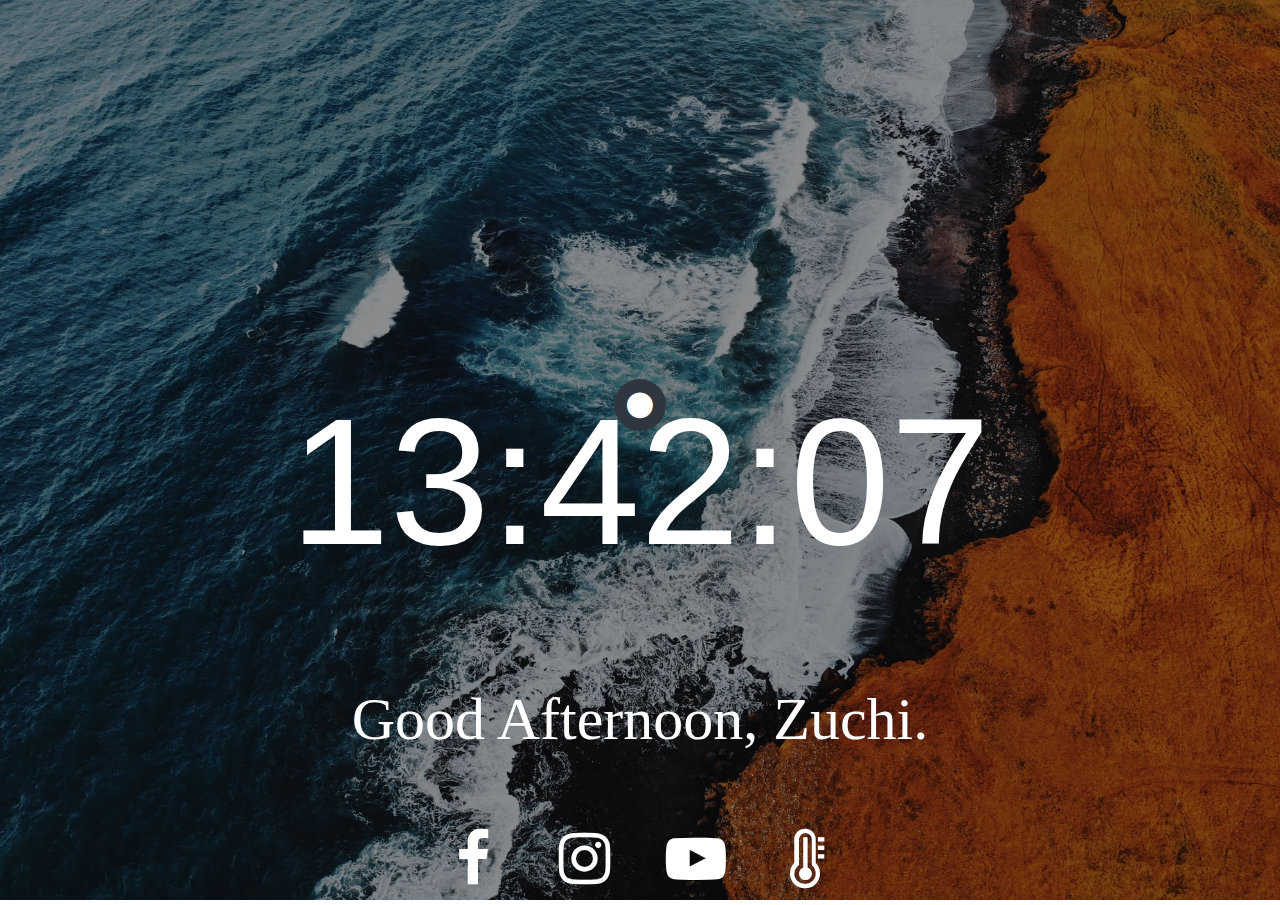
==== Homepage/homepage.html @ dadc8316 "Add files via upload" ====
<!DOCTYPE html>
<html>
  <head>
    <meta charset="utf-8" />
    <link
      rel="stylesheet"
      href="https://cdnjs.cloudflare.com/ajax/libs/font-awesome/4.7.0/css/font-awesome.min.css"
    />
    <link rel="stylesheet" href="style.css" />
    <title>Homepage</title>
  </head>

  <body>
    <form class="search-caja" action="https://www.google.com/search">
      <input type="text" name="q" class="search-txt" placeholder="Search..." />
      <a onclick="this.parentElement.submit()" class="search-btn">
        <i class="fa fa-circle"></i>
      </a>
    </form>

    <div class="box">
      <div class="weather">
        <div class="card">
          <h1 class="name" id="name"></h1>
          <p class="temp"></p>
          <div class="weather-icon"></div>
        </div>
      </div>

      <div id="clock"></div>
      <label id="lblGreetings"></label>
      <p id="quote"></p>

      <ul>
        <li>
          <a href="https://www.fb.com"
            ><i class="fa fa-facebook fa-1x fa-fw" aria-hidden="true"></i
          ></a>
        </li>
        <li>
          <a href="https://www.instagram.com"
            ><i class="fa fa-instagram fa-1x fa-fw" aria-hidden="true"></i
          ></a>
        </li>
        <li>
          <a href="https://www.youtube.com"
            ><i class="fa fa-youtube-play fa-1x fa-fw" aria-hidden="true"></i
          ></a>
        </li>
        <li>
          <a href="http://www.tsag-agaar.gov.mn/forecast_cities"
            ><i
              class="fa fa-thermometer-full fa-1x fa-fw"
              aria-hidden="true"
            ></i
          ></a>
        </li>
      </ul>
    </div>
  </body>

  <script src="./greet_time.js"></script>
  <script src="https://ajax.googleapis.com/ajax/libs/jquery/3.5.1/jquery.min.js"></script>
  <script src="./quote.js"></script>
  <script src="./weather.js"></script>
</html>
---- Homepage/style.css ----
@import url("https://fonts.googleapis.com/css?family=Orbitron");

* {
  padding: 0;
  margin: 0;
}

body {
  background: url(4.jpeg) no-repeat;
  background-size: cover;
  background-position: center;
}

#clock {
  font-family: Verdana, Geneva, Tahoma, sans-serif;
  color: white;
  font-size: 180px;
  text-align: center;
  padding-top: 10px;
  margin-bottom: 100px;
}
.box {
  width: 100wh;
  display: flex;
  justify-content: center;
  flex-direction: column;
  height: 100vh;
  background: rgba(0, 0, 0, 0.4);
  text-align: center;
  color: white;
  font-family: "Orbitron", sans-serif;
}

.box #lblGreetings {
  font-family: "Helvetica Neue";
  color: white;
  font-size: 60px;
  text-align: center;
  font-weight: 10;
}

.box li {
  display: inline-block;
  margin: 5px;
  list-style: none;
}
.box li a {
  color: white;
  padding: 10px;
  text-decoration: none;
  font-size: 60px;
  transition: all ease-in-out 250ms;
}
.box li a:hover {
  color: #b9b9b9;
  opacity: 0.7;
}

#quote {
  margin-top: 30px;
  margin-bottom: 30px;
  margin-left: 25%;
  width: 50%;
  font-family: "Helvetica Neue";
  color: white;
  font-size: 2vw;
  letter-spacing: 1px;
  line-height: 1;
  text-align: center;
}

.search-caja {
  position: absolute;
  right: auto;
  left: auto;
  top: 45%;
  left: 50%;
  transform: translate(-50%, -50%);
  background: #2f3640;
  height: 40px;
  border-radius: 40px;
  padding: 6px;
}

.search-caja:hover > .search-txt {
  width: 300px;
  padding: 0 10px;
}

.search-caja:hover > .search-btn {
  background: white;
  color: black;
}

.search-btn {
  color: #e84118;
  float: right;
  width: 40px;
  height: 40px;
  border-radius: 50%;
  background: #2f3640;
  display: flex;
  justify-content: center;
  align-items: center;
  transition: 0.4s;
  color: white;
  cursor: pointer;
}

.search-btn > i {
  font-size: 30px;
  padding-left: 0.2mm;
}

.search-txt {
  border: none;
  background: none;
  outline: none;
  float: left;
  padding: 0;
  color: white;
  font-size: 16px;
  transition: 0.4s;
  line-height: 40px;
  width: 0px;
  font-weight: bold;
}

.weather {
  margin-left: 1000px;
  margin-top: auto;
}
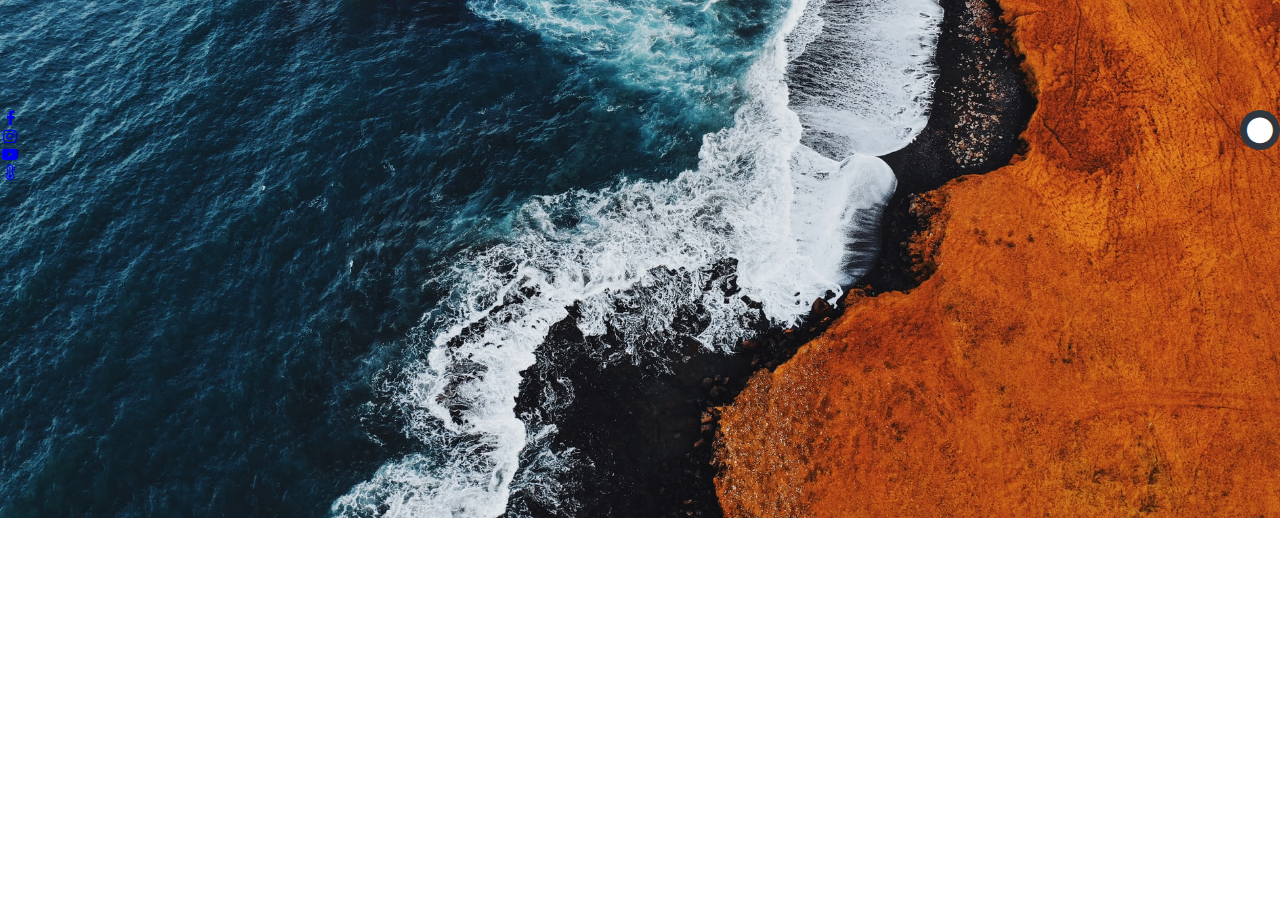
==== commit 2e96085f: "Update homepage.html" ====
--- a/Homepage/homepage.html
+++ b/Homepage/homepage.html
@@ -1,7 +1,9 @@
 <!DOCTYPE html>
-<html>
+<html lang="en">
   <head>
-    <meta charset="utf-8" />
+    <meta charset="UTF-8" />
+    <meta http-equiv="X-UA-Compatible" content="IE=edge" />
+    <meta name="viewport" content="width=device-width, initial-scale=1.0" />
     <link
       rel="stylesheet"
       href="https://cdnjs.cloudflare.com/ajax/libs/font-awesome/4.7.0/css/font-awesome.min.css"
@@ -11,56 +13,87 @@
   </head>
 
   <body>
-    <form class="search-caja" action="https://www.google.com/search">
-      <input type="text" name="q" class="search-txt" placeholder="Search..." />
-      <a onclick="this.parentElement.submit()" class="search-btn">
-        <i class="fa fa-circle"></i>
-      </a>
-    </form>
-
-    <div class="box">
-      <div class="weather">
-        <div class="card">
-          <h1 class="name" id="name"></h1>
-          <p class="temp"></p>
-          <div class="weather-icon"></div>
+    <div class="container">
+      <div class="hero">
+        <div class="weather">
+          <div class="card">
+            <div class="top-weather">
+              <p class="temp"></p>
+              <div class="weather-icon"></div>
+            </div>
+            <h1 class="name" id="name"></h1>
+          </div>
+        </div>
+        <div id="clock"></div>
+        <div class="greeting">
+          <label id="lblGreetings"></label>
+        </div>
+        <form
+          class="search"
+          target="_blank"
+          rel="noopener noreferrer"
+          action="https://www.google.com/search"
+        >
+          <input
+            type="text"
+            name="q"
+            class="search-txt"
+            onfocus="this.value=''"
+            placeholder="Search..."
+          />
+          <a onclick="this.parentElement.submit()" class="search-btn">
+            <i class="fa fa-circle"></i>
+          </a>
+        </form>
+        <div id="quote"></div>
+        <div class="shortcut">
+          <ul>
+            <li>
+              <a
+                href="https://www.fb.com"
+                target="_blank"
+                rel="noopener noreferrer"
+                ><i class="fa fa-facebook fa-1x fa-fw" aria-hidden="true"></i
+              ></a>
+            </li>
+            <li>
+              <a
+                href="https://www.instagram.com"
+                target="_blank"
+                rel="noopener noreferrer"
+                ><i class="fa fa-instagram fa-1x fa-fw" aria-hidden="true"></i
+              ></a>
+            </li>
+            <li>
+              <a
+                href="https://www.youtube.com"
+                target="_blank"
+                rel="noopener noreferrer"
+                ><i
+                  class="fa fa-youtube-play fa-1x fa-fw"
+                  aria-hidden="true"
+                ></i
+              ></a>
+            </li>
+            <li>
+              <a
+                href="http://www.tsag-agaar.gov.mn/forecast_cities"
+                target="_blank"
+                rel="noopener noreferrer"
+                ><i
+                  class="fa fa-thermometer-full fa-1x fa-fw"
+                  aria-hidden="true"
+                ></i
+              ></a>
+            </li>
+          </ul>
         </div>
       </div>
-
-      <div id="clock"></div>
-      <label id="lblGreetings"></label>
-      <p id="quote"></p>
-
-      <ul>
-        <li>
-          <a href="https://www.fb.com"
-            ><i class="fa fa-facebook fa-1x fa-fw" aria-hidden="true"></i
-          ></a>
-        </li>
-        <li>
-          <a href="https://www.instagram.com"
-            ><i class="fa fa-instagram fa-1x fa-fw" aria-hidden="true"></i
-          ></a>
-        </li>
-        <li>
-          <a href="https://www.youtube.com"
-            ><i class="fa fa-youtube-play fa-1x fa-fw" aria-hidden="true"></i
-          ></a>
-        </li>
-        <li>
-          <a href="http://www.tsag-agaar.gov.mn/forecast_cities"
-            ><i
-              class="fa fa-thermometer-full fa-1x fa-fw"
-              aria-hidden="true"
-            ></i
-          ></a>
-        </li>
-      </ul>
     </div>
   </body>
-
-  <script src="./greet_time.js"></script>
+  <script src="./greeting.js"></script>
   <script src="https://ajax.googleapis.com/ajax/libs/jquery/3.5.1/jquery.min.js"></script>
   <script src="./quote.js"></script>
   <script src="./weather.js"></script>
+  <script src="./bckgrnd-image.js"></script>
 </html>
